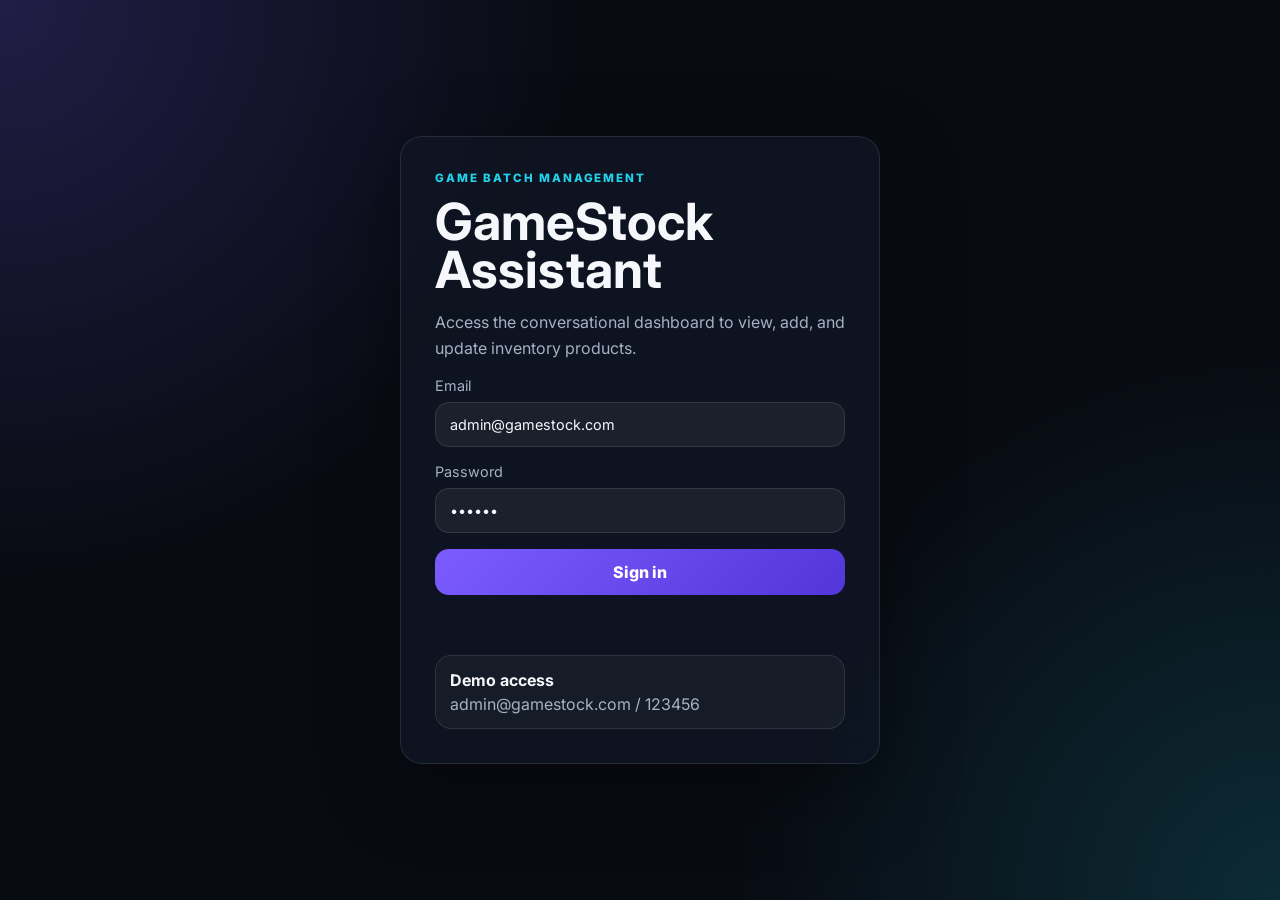
==== frontend/login.html @ 3c59226b "project 1st version upload" ====
<!DOCTYPE html>
<html lang="en">
<head>
  <meta charset="UTF-8" />
  <meta name="viewport" content="width=device-width, initial-scale=1.0" />
  <title>GameStock Assistant | Login</title>
  <link rel="stylesheet" href="css/style.css" />
</head>
<body class="login-page">
  <main class="login-shell">
    <section class="login-card">
      <p class="eyebrow">Game batch management</p>
      <h1>GameStock Assistant</h1>
      <p class="login-description">
        Access the conversational dashboard to view, add, and update inventory products.
      </p>

      <form id="loginForm" class="login-form">
        <label>
          Email
          <input type="email" id="email" value="admin@gamestock.com" autocomplete="email" required />
        </label>

        <label>
          Password
          <input type="password" id="password" value="123456" autocomplete="current-password" required />
        </label>

        <button type="submit">Sign in</button>
        <p id="loginFeedback" class="feedback"></p>
      </form>

      <div class="demo-access">
        <strong>Demo access</strong>
        <span>admin@gamestock.com / 123456</span>
      </div>
    </section>
  </main>

  <script src="js/api.js"></script>
  <script src="js/login.js"></script>
</body>
</html>
---- frontend/css/style.css ----
@import url("https://fonts.googleapis.com/css2?family=Inter:wght@400;500;600;700;800&display=swap");

:root {
  --bg: #080b12;
  --panel: #101625;
  --panel-2: #151d30;
  --line: rgba(255, 255, 255, 0.1);
  --text: #f6f7fb;
  --muted: #a7b0c4;
  --accent: #7c5cff;
  --accent-2: #22d3ee;
  --danger: #ff6b6b;
  --success: #5eead4;
  --radius: 22px;
}

* {
  box-sizing: border-box;
}

body {
  margin: 0;
  min-height: 100vh;
  font-family: "Inter", system-ui, sans-serif;
  color: var(--text);
  background:
    radial-gradient(circle at top left, rgba(124, 92, 255, 0.22), transparent 36rem),
    radial-gradient(circle at bottom right, rgba(34, 211, 238, 0.16), transparent 34rem),
    var(--bg);
}

button,
input {
  font: inherit;
}

button {
  border: 0;
  cursor: pointer;
}

.hidden {
  display: none !important;
}

.login-page {
  display: grid;
  place-items: center;
  padding: 24px;
}

.login-shell {
  width: min(100%, 480px);
}

.login-card,
.sidebar,
.chat-panel {
  border: 1px solid var(--line);
  background: rgba(16, 22, 37, 0.78);
  backdrop-filter: blur(20px);
  box-shadow: 0 24px 80px rgba(0, 0, 0, 0.35);
}

.login-card {
  padding: 34px;
  border-radius: var(--radius);
}

.eyebrow {
  color: var(--accent-2);
  text-transform: uppercase;
  letter-spacing: 0.16em;
  font-size: 0.72rem;
  font-weight: 800;
  margin: 0 0 12px;
}

h1 {
  font-size: clamp(2rem, 5vw, 3.2rem);
  line-height: 0.95;
  margin: 0 0 16px;
}

h2 {
  font-size: clamp(1.8rem, 4vw, 3rem);
  line-height: 1;
  margin: 0 0 16px;
}

.login-description,
.sidebar-description,
.chat-header p,
.start-card p {
  color: var(--muted);
  line-height: 1.6;
}

.login-form {
  display: grid;
  gap: 16px;
}

.login-form label {
  display: grid;
  gap: 8px;
  color: var(--muted);
  font-size: 0.9rem;
}

input {
  width: 100%;
  color: var(--text);
  background: rgba(255, 255, 255, 0.06);
  border: 1px solid var(--line);
  border-radius: 14px;
  padding: 13px 14px;
  outline: none;
}

input:focus {
  border-color: rgba(124, 92, 255, 0.7);
}

.login-form button,
.start-card button,
.message-composer button,
.logout-btn {
  color: #ffffff;
  background: linear-gradient(135deg, var(--accent), #5236d9);
  border-radius: 14px;
  padding: 13px 16px;
  font-weight: 800;
}

.feedback {
  min-height: 22px;
  color: var(--success);
  margin: 0;
}

.feedback.error,
.message.error {
  color: var(--danger);
}

.demo-access {
  display: grid;
  gap: 4px;
  margin-top: 22px;
  padding: 14px;
  border: 1px solid var(--line);
  border-radius: 16px;
  color: var(--muted);
  background: rgba(255, 255, 255, 0.04);
}

.demo-access strong {
  color: var(--text);
}

.app-shell {
  height: 100vh;
  display: grid;
  grid-template-columns: 360px 1fr;
  gap: 22px;
  padding: 22px;
  overflow: hidden;
}

.sidebar {
  min-height: 0;
  border-radius: var(--radius);
  padding: 28px;
  display: flex;
  flex-direction: column;
  justify-content: space-between;
  gap: 28px;
}

.metrics {
  display: grid;
  gap: 12px;
}

.metrics article {
  display: grid;
  gap: 4px;
  padding: 18px;
  background: rgba(255, 255, 255, 0.055);
  border: 1px solid var(--line);
  border-radius: 18px;
}

.metrics span {
  font-size: 1.45rem;
  font-weight: 800;
}

.metrics small {
  color: var(--muted);
}

.logout-btn {
  background: rgba(255, 255, 255, 0.08);
  border: 1px solid var(--line);
}

.chat-panel {
  height: calc(100vh - 44px);
  min-height: 0;
  border-radius: var(--radius);
  display: grid;
  grid-template-rows: auto 1fr auto;
  overflow: hidden;
}

.chat-header {
  padding: 22px;
  border-bottom: 1px solid var(--line);
}

.chat-header strong {
  font-size: 1.15rem;
}

.chat-header p {
  margin: 5px 0 0;
}

.status-dot {
  width: 10px;
  height: 10px;
  display: inline-block;
  border-radius: 999px;
  background: var(--success);
  box-shadow: 0 0 18px var(--success);
  margin-right: 8px;
}

.start-screen {
  min-height: 0;
  display: grid;
  place-items: center;
  padding: 28px;
  overflow-y: auto;
}

.start-card {
  width: min(100%, 620px);
  padding: 34px;
  border: 1px solid var(--line);
  border-radius: var(--radius);
  background:
    linear-gradient(135deg, rgba(124, 92, 255, 0.18), rgba(34, 211, 238, 0.08)),
    rgba(255, 255, 255, 0.045);
}

.start-card button {
  margin-top: 14px;
}

.chat-window {
  min-height: 0;
  padding: 22px;
  overflow-y: auto;
  display: flex;
  flex-direction: column;
  gap: 14px;
  scroll-behavior: smooth;
}

.message {
  width: fit-content;
  max-width: min(780px, 90%);
  padding: 15px 16px;
  border-radius: 18px;
  line-height: 1.55;
  white-space: normal;
  overflow-wrap: anywhere;
}

.message.assistant {
  align-self: flex-start;
  background: rgba(255, 255, 255, 0.075);
  border: 1px solid var(--line);
  border-bottom-left-radius: 6px;
}

.message.user {
  align-self: flex-end;
  background: linear-gradient(135deg, rgba(124, 92, 255, 0.95), rgba(34, 211, 238, 0.65));
  border-bottom-right-radius: 6px;
  font-weight: 700;
}

.message.system {
  align-self: center;
  color: var(--muted);
  background: rgba(255, 255, 255, 0.045);
  border: 1px solid var(--line);
  font-size: 0.88rem;
  text-align: center;
}

.message pre,
.menu-list {
  margin: 0;
  white-space: pre-wrap;
  font-family: "Inter", system-ui, sans-serif;
}

.menu-list strong {
  color: var(--accent-2);
}

.message-composer {
  display: grid;
  grid-template-columns: 1fr auto;
  gap: 10px;
  padding: 16px;
  border-top: 1px solid var(--line);
  background: rgba(8, 11, 18, 0.72);
}

.message-composer input {
  border-radius: 999px;
  padding: 15px 18px;
}

.message-composer button {
  min-width: 98px;
  border-radius: 999px;
}

.product-grid {
  display: grid;
  gap: 12px;
  width: min(760px, 100%);
}

.product-card,
.summary-card {
  padding: 15px;
  border-radius: 16px;
  background: rgba(8, 11, 18, 0.5);
  border: 1px solid var(--line);
}

.product-card div {
  display: flex;
  justify-content: space-between;
  gap: 16px;
  margin-bottom: 10px;
}

.product-card strong,
.summary-card strong {
  font-size: 1rem;
}

.product-card span {
  color: var(--accent-2);
  font-weight: 800;
}

.product-card ul {
  list-style: none;
  padding: 0;
  margin: 0;
  display: grid;
  gap: 6px;
  color: var(--muted);
}

.product-card b {
  color: var(--text);
}

.summary-card p {
  margin: 8px 0 0;
  color: var(--muted);
}

@media (max-width: 900px) {
  .app-shell {
    height: auto;
    min-height: 100vh;
    grid-template-columns: 1fr;
    overflow: visible;
  }

  .sidebar {
    min-height: auto;
  }

  .chat-panel {
    height: 72vh;
    min-height: 620px;
  }
}

@media (max-width: 560px) {
  .app-shell {
    padding: 12px;
    gap: 12px;
  }

  .login-card,
  .sidebar,
  .chat-header,
  .chat-window,
  .start-card {
    padding: 18px;
  }

  .message {
    max-width: 100%;
  }

  .message-composer {
    grid-template-columns: 1fr;
  }

  .message-composer button {
    width: 100%;
  }
}
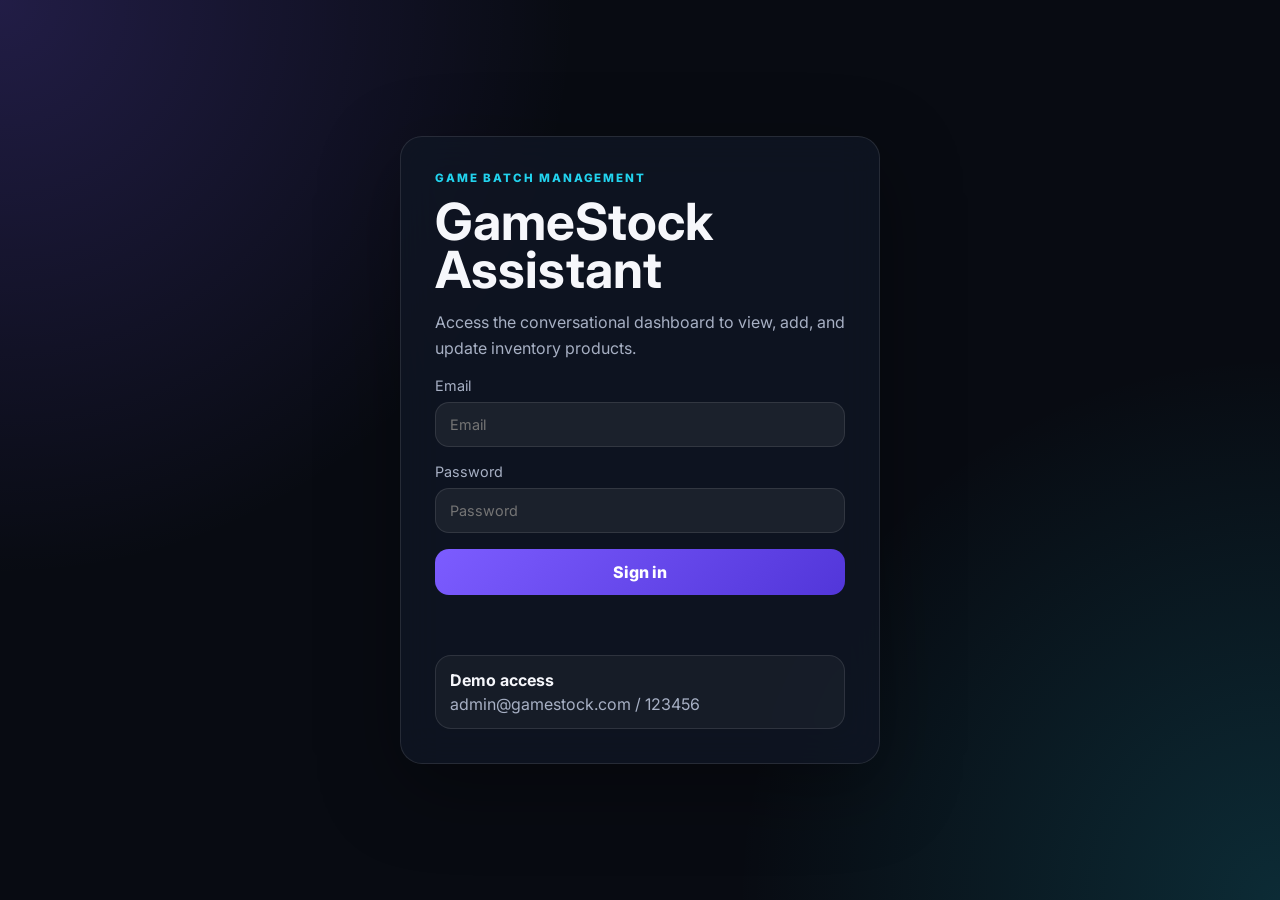
==== commit 35da425b: "config demo mode" ====
--- a/frontend/login.html
+++ b/frontend/login.html
@@ -18,12 +18,12 @@
       <form id="loginForm" class="login-form">
         <label>
           Email
-          <input type="email" id="email" value="admin@gamestock.com" autocomplete="email" required />
+          <input type="email" id="email" placeholder="Email" autocomplete="email" required />
         </label>
 
         <label>
           Password
-          <input type="password" id="password" value="123456" autocomplete="current-password" required />
+          <input type="password" id="password" placeholder="Password" autocomplete="current-password" required />
         </label>
 
         <button type="submit">Sign in</button>
